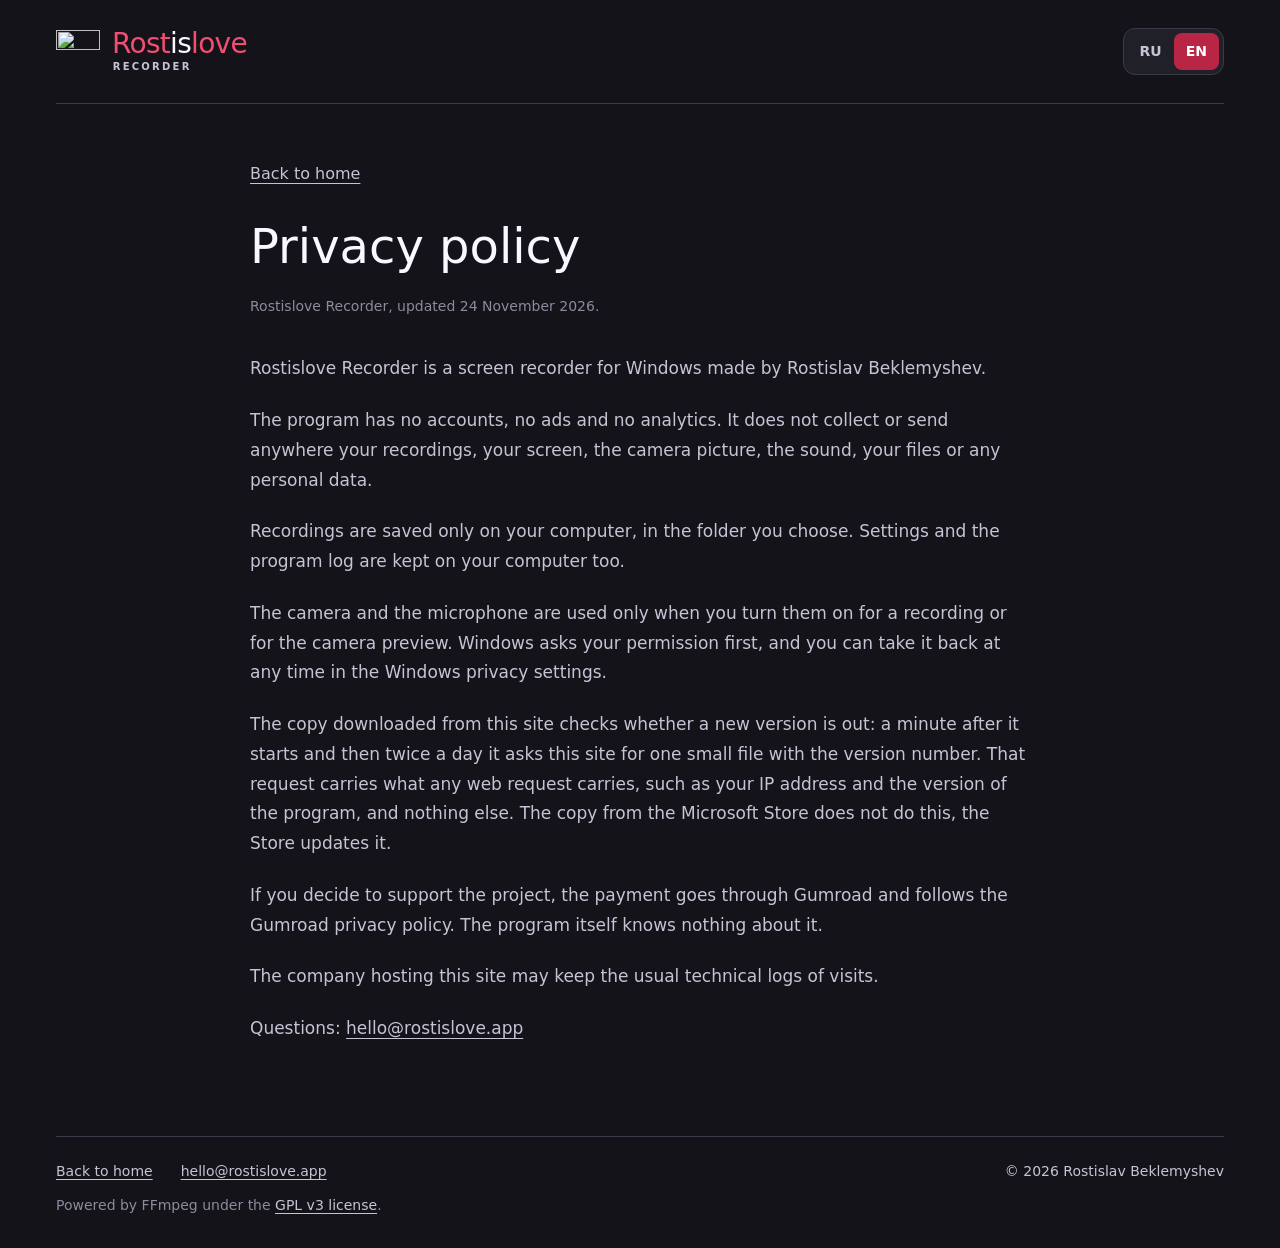
==== privacy.html @ 60aac866 "Site pages Co-Authored-By: Claude Opus 5.5 <noreply@anthropic.com>" ====
<!doctype html>
<html lang="en">
<head>
  <meta charset="utf-8">
  <meta name="viewport" content="width=device-width, initial-scale=1">
  <meta name="theme-color" content="#131319">
  <meta name="description" content="Privacy policy. Rostislove Recorder.">
  <title>Privacy policy | Rostislove Recorder</title>
  <link rel="icon" type="image/png" sizes="32x32" href="images/favicon.png">
  <link rel="stylesheet" href="style.css">
  <script src="site.js" defer></script>
</head>
<body data-page="privacy">
  <a class="skip" href="#main" data-text="skip">Skip to content</a>
  <header class="header wrap">
    <a class="brand" href="index.html" aria-label="Rostislove Recorder">
      <img src="images/mark.png" width="44" height="44" alt="">
      <span class="wordmark small" aria-hidden="true"><span class="name"><span>Rost</span><span class="is">is</span><span>love</span></span><span class="recorder">RECORDER</span></span>
    </a>
    <nav class="languages" aria-label="Language" data-label="language">
      <button type="button" lang="ru" data-language="ru" aria-pressed="false">RU</button>
      <button type="button" lang="en" data-language="en" aria-pressed="true">EN</button>
    </nav>
  </header>
  <main id="main" class="privacy-main wrap">
    <a class="back" href="index.html" data-text="back">Back to home</a>
    <article class="policy" lang="en" data-policy="en">
<h1>Privacy policy</h1>
<p>Rostislove Recorder, updated 24 November 2026.</p>
<p>Rostislove Recorder is a screen recorder for Windows made by Rostislav Beklemyshev.</p>
<p>The program has no accounts, no ads and no analytics. It does not collect or send anywhere your recordings, your screen, the camera picture, the sound, your files or any personal data.</p>
<p>Recordings are saved only on your computer, in the folder you choose. Settings and the program log are kept on your computer too.</p>
<p>The camera and the microphone are used only when you turn them on for a recording or for the camera preview. Windows asks your permission first, and you can take it back at any time in the Windows privacy settings.</p>
<p>The copy downloaded from this site checks whether a new version is out: a minute after it starts and then twice a day it asks this site for one small file with the version number. That request carries what any web request carries, such as your IP address and the version of the program, and nothing else. The copy from the Microsoft Store does not do this, the Store updates it.</p>
<p>If you decide to support the project, the payment goes through Gumroad and follows the Gumroad privacy policy. The program itself knows nothing about it.</p>
<p>The company hosting this site may keep the usual technical logs of visits.</p>
<p data-optional="CONTACT_EMAIL" hidden>Questions: <a data-link="CONTACT_EMAIL"></a></p>
</article>
<article class="policy" lang="ru" data-policy="ru" hidden>
<h1>Политика конфиденциальности</h1>
<p>Rostislove Recorder, обновлена 24 ноября 2026 года.</p>
<p>Rostislove Recorder это программа записи экрана для Windows, её делает Ростислав Беклемышев.</p>
<p>В программе нет аккаунтов, рекламы и аналитики. Она ничего не собирает и никуда не отправляет: ни записи, ни изображение экрана, ни картинку с камеры, ни звук, ни ваши файлы, ни личные данные.</p>
<p>Записи сохраняются только на вашем компьютере, в папке, которую вы выбрали. Настройки и журнал программы тоже хранятся на вашем компьютере.</p>
<p>Камера и микрофон работают, только когда вы сами включаете их для записи или для окошка камеры. Сначала Windows спрашивает ваше разрешение, отозвать его можно в любой момент в параметрах конфиденциальности Windows.</p>
<p>Копия, скачанная с этого сайта, проверяет, не вышла ли новая версия: через минуту после запуска и дальше два раза в день она запрашивает у сайта один маленький файл с номером версии. В этом запросе есть то, что есть в любом запросе в интернете, например ваш IP-адрес и версия программы, и больше ничего. Копия из Microsoft Store так не делает, её обновляет сам Store.</p>
<p>Если вы решите поддержать проект, оплата проходит через Gumroad по правилам конфиденциальности Gumroad. Сама программа об этом ничего не знает.</p>
<p>Компания, на серверах которой работает этот сайт, может хранить обычные технические журналы посещений.</p>
<p data-optional="CONTACT_EMAIL" hidden>Вопросы: <a data-link="CONTACT_EMAIL"></a></p>
</article>
  </main>
  <footer class="footer wrap">
    <div class="footer-top"><a href="index.html" data-text="back">Back to home</a><a data-link="CONTACT_EMAIL" data-optional="CONTACT_EMAIL" hidden></a><span class="copyright">© 2026 Rostislav Beklemyshev</span></div>
    <p class="license"><span data-text="ffmpeg">Powered by FFmpeg under the </span><a href="https://ffmpeg.org/legal.html" data-text="license">GPL v3 license</a>.</p>
  </footer>
</body>
</html>
---- style.css ----
:root {
  color-scheme: dark;
  --bg: #131319;
  --surface: #202028;
  --raised: #30303b;
  --stroke: #3a3a48;
  --edge: #464656;
  --primary: #b92545;
  --accent: #f14e71;
  --text: #f9f7ff;
  --dim: #c7c3d5;
  --faint: #8e8a9e;
  --shadow: 0 8px 32px rgb(11 11 16 / 35%);
  font-family: "Segoe UI Variable Text", system-ui, sans-serif;
  color: var(--text);
  background: var(--bg);
  font-size: 16px;
}
* { box-sizing: border-box; }
[hidden] { display: none !important; }
body { margin: 0; line-height: 1.55; }
button, a { -webkit-tap-highlight-color: transparent; }
button { font: inherit; }
a { color: inherit; text-underline-offset: .22em; text-decoration-thickness: 1px; }
a:hover { color: var(--accent); }
a:focus-visible, button:focus-visible { outline: 2px solid var(--text); outline-offset: 5px; border-radius: 8px; }
img { display: block; max-width: 100%; height: auto; }
h1, h2, p, figure { margin: 0; }
h1, h2, .slogan { font-family: "Segoe UI Variable Display", system-ui, sans-serif; }
h2 { font-weight: 600; line-height: 1.25; text-wrap: balance; }
.wrap { width: min(1216px, calc(100% - 112px)); margin-inline: auto; }
.skip { position: absolute; top: 12px; left: 12px; z-index: 5; padding: 12px 16px; background: var(--surface); transform: translateY(-180%); }
.skip:focus { transform: none; }
.header { min-height: 104px; display: flex; align-items: center; justify-content: space-between; gap: 20px; border-bottom: 1px solid var(--stroke); }
.brand { display: inline-flex; gap: 12px; align-items: center; text-decoration: none; flex-shrink: 0; }
.wordmark { display: block; font-weight: 400; line-height: 1; }
.name { display: flex; color: var(--accent); white-space: nowrap; letter-spacing: -.025em; }
.name .is { color: var(--text); }
.recorder { display: block; color: var(--dim); font-family: "Segoe UI Variable Text", system-ui, sans-serif; font-size: .26em; font-weight: 600; letter-spacing: .3077em; line-height: 1.2; margin: .35em 0 0 .077em; }
.small { font-size: 1.75rem; }
.small .recorder { font-size: .625rem; letter-spacing: .224em; }
.large { font-size: clamp(3.5rem, 6.1vw, 5.5rem); }
.languages { display: flex; background: var(--surface); border: 1px solid var(--stroke); padding: 4px; border-radius: 12px; flex-shrink: 0; }
.languages button { border: 0; cursor: pointer; color: var(--dim); background: transparent; padding: 8px 12px; min-width: 44px; min-height: 36px; border-radius: 8px; font-size: .875rem; font-weight: 600; }
.languages button[aria-pressed="true"] { background: var(--primary); color: white; }
.languages button:hover { background: var(--raised); color: var(--text); }
.languages button[aria-pressed="true"]:hover { background: #c9304f; }
.hero { display: grid; grid-template-columns: .88fr 1.12fr; gap: 16px; align-items: center; padding: 70px 0 76px; }
.hero-copy { padding-bottom: 12px; min-width: 0; }
.slogan { font-size: clamp(1.65rem, 2.5vw, 2.15rem); line-height: 1.25; margin-top: 37px; font-weight: 400; }
.intro { margin: 16px 0 28px; color: var(--dim); font-size: 1.0625rem; max-width: 42ch; }
.store { width: 210px; min-height: 64px; display: inline-flex; position: relative; align-items: center; justify-content: center; border-radius: 10px; text-decoration: none; background: var(--surface); border: 1px solid var(--edge); box-shadow: var(--shadow); vertical-align: top; color: var(--text); }
.store:hover { border-color: var(--accent); color: var(--text); }
.store-fallback { padding: 8px 18px; font-size: 1rem; line-height: 1.3; text-align: center; font-weight: 600; }
.store-image { position: absolute; inset: 0; width: 100%; height: 100%; object-fit: contain; visibility: hidden; }
.store.loaded { background: transparent; border-color: transparent; box-shadow: none; }
.store.loaded .store-image { visibility: visible; }
.store.loaded .store-fallback { visibility: hidden; }
.platform { font-size: .875rem; margin-top: 12px; color: var(--dim); }
.hero-art { min-width: 0; }
.hero-art img { width: 100%; }
.features { display: grid; grid-template-columns: repeat(4, minmax(0, 1fr)); gap: 28px; padding-bottom: 80px; }
.feature { border-top: 1px solid var(--stroke); padding-top: 16px; }
.feature-art { height: 105px; display: flex; align-items: center; justify-content: flex-start; margin-left: -12px; }
.feature-art img { object-fit: contain; }
.feature-art .feature-mark { margin-left: 12px; }
.feature h2 { font-size: 1.25rem; max-width: 21ch; min-height: 2.5em; }
.feature p { font-size: 1rem; color: var(--dim); margin-top: 14px; max-width: 30ch; }
.download { border: 1px solid var(--stroke); border-radius: 14px; background: var(--surface); box-shadow: var(--shadow); padding: 42px 44px; display: grid; grid-template-columns: 1fr auto; gap: 36px; align-items: center; }
.download-heading { display: flex; gap: 28px; align-items: center; }
.download-heading > img { flex-shrink: 0; }
.download h2 { font-size: 1.875rem; max-width: 25ch; }
.download p { color: var(--dim); margin-top: 12px; }
.download-actions { max-width: 320px; }
.installer { font-size: .875rem; margin-top: 20px; }
.installer a { line-height: 1.5; }
.installer p { font-size: .875rem; margin-top: 8px; line-height: 1.5; }
.support { display: flex; justify-content: space-between; gap: 40px; align-items: center; padding: 54px 0 56px; }
.support h2 { font-size: 1.5rem; }
.support p { color: var(--dim); margin-top: 12px; max-width: 63ch; }
.support-button { display: inline-flex; align-items: center; justify-content: center; flex-shrink: 0; background: var(--primary); padding: 12px 24px; border-radius: 10px; color: white; font-weight: 600; text-decoration: none; min-height: 48px; }
.support-button:hover { background: #c9304f; color: white; }
.footer { border-top: 1px solid var(--stroke); padding-block: 24px 32px; color: var(--dim); font-size: .875rem; }
.footer-top { display: flex; flex-wrap: wrap; gap: 12px 28px; align-items: baseline; }
.footer-top a { overflow-wrap: anywhere; }
.copyright { margin-left: auto; }
.license { margin-top: 12px; color: var(--faint); }
.license a { color: var(--dim); }
.privacy-main { max-width: 780px; padding-top: 58px; padding-bottom: 70px; }
.back { display: inline-block; font-size: 1rem; color: var(--dim); margin-bottom: 32px; }
.policy h1 { font-size: clamp(2.125rem, 4.5vw, 3rem); line-height: 1.15; font-weight: 500; margin-bottom: 20px; overflow-wrap: break-word; }
.policy p { font-size: 1.0625rem; line-height: 1.75; margin-bottom: 22px; color: var(--dim); }
.policy p:first-of-type { font-size: .875rem; color: var(--faint); margin-bottom: 36px; }
.policy a { overflow-wrap: anywhere; }
@media (max-width: 1100px) {
  .wrap { width: calc(100% - 64px); }
  .large { font-size: clamp(3rem, 6.8vw, 4.5rem); }
  .hero { padding-block: 56px; }
  .features { grid-template-columns: repeat(2, minmax(0, 1fr)); gap: 36px; padding-bottom: 56px; }
  .feature h2 { min-height: 0; max-width: none; }
  .feature p { max-width: 40ch; }
  .download { padding: 32px; }
  .download-heading { gap: 18px; }
  .download-heading > img { width: 64px; }
  .download h2 { font-size: 1.6rem; }
}
@media (max-width: 760px) {
  .wrap { width: calc(100% - 40px); }
  .header { min-height: 88px; gap: 12px; }
  .brand { gap: 8px; }
  .brand > img { width: 34px; height: 34px; }
  .small { font-size: 1.375rem; }
  .small .recorder { font-size: .625rem; letter-spacing: .18em; }
  .languages button { padding: 7px 9px; min-width: 38px; }
  .hero { grid-template-columns: 1fr; gap: 25px; padding-block: 44px 34px; }
  .hero-copy { padding-bottom: 0; }
  .large { font-size: clamp(3.5rem, 13.5vw, 5rem); }
  .slogan { margin-top: 28px; font-size: 1.75rem; }
  .intro { margin-top: 12px; margin-bottom: 24px; max-width: 32ch; }
  .hero-art { width: min(100%, 580px); margin-inline: auto; }
  .features { gap: 28px 24px; padding-bottom: 40px; }
  .feature h2 { font-size: 1.25rem; }
  .download { grid-template-columns: 1fr; gap: 24px; padding: 28px 24px; }
  .download-heading { display: block; }
  .download-heading > img { width: 60px; height: 60px; margin-bottom: 18px; }
  .download h2 { font-size: 1.75rem; }
  .download-actions { max-width: none; }
  .support { align-items: flex-start; flex-direction: column; gap: 24px; padding-block: 40px; }
  .footer-top { flex-direction: column; gap: 14px; }
  .copyright { margin-left: 0; }
  .license { line-height: 1.65; }
  .privacy-main { padding-top: 32px; padding-bottom: 34px; }
  .policy p { font-size: 1rem; }
  .policy p:first-of-type { margin-bottom: 28px; }
  .back { margin-bottom: 26px; }
}
@media (max-width: 480px) {
  .features { grid-template-columns: 1fr; }
  .feature { padding-top: 8px; }
  .feature-art { height: 94px; }
  .feature p { margin-top: 10px; }
}
@media (prefers-reduced-motion: no-preference) {
  a, button { transition: color .15s, background-color .15s, border-color .15s; }
}
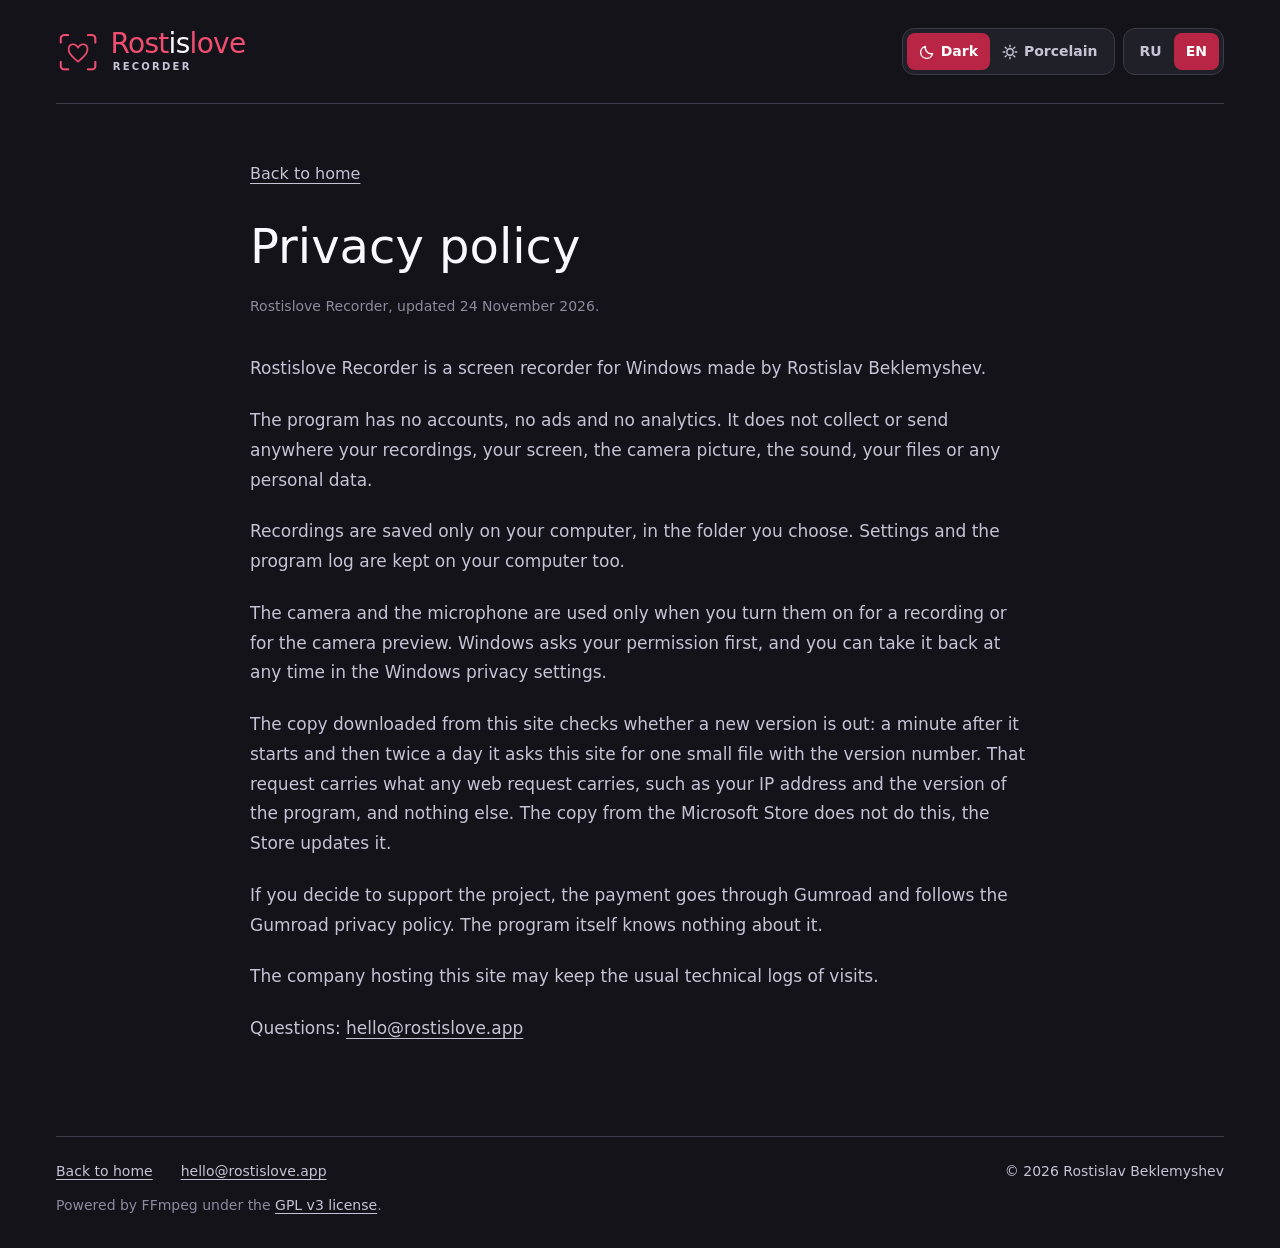
==== commit 374dce9d: "Amount choice, themes, installer link" ====
--- a/privacy.html
+++ b/privacy.html
@@ -2,6 +2,7 @@
 <html lang="en">
 <head>
   <meta charset="utf-8">
+  <script>try { const t = new URLSearchParams(location.search).get("theme") || localStorage.getItem("rostislove-theme"); if (t === "porcelain") document.documentElement.dataset.theme = "porcelain"; } catch (e) {}</script>
   <meta name="viewport" content="width=device-width, initial-scale=1">
   <meta name="theme-color" content="#131319">
   <meta name="description" content="Privacy policy. Rostislove Recorder.">
@@ -17,10 +18,16 @@
       <img src="images/mark.png" width="44" height="44" alt="">
       <span class="wordmark small" aria-hidden="true"><span class="name"><span>Rost</span><span class="is">is</span><span>love</span></span><span class="recorder">RECORDER</span></span>
     </a>
+    <div class="controls">
+    <nav class="languages themes" aria-label="Theme" data-label="theme">
+      <button type="button" data-theme-choice="dark" data-label="themeDark" aria-pressed="true"><svg viewBox="0 0 16 16" aria-hidden="true"><path d="M13.5 9.6A6 6 0 0 1 6.4 2.5a6 6 0 1 0 7.1 7.1z"/></svg><span data-text="themeDark">Dark</span></button>
+      <button type="button" data-theme-choice="porcelain" data-label="themePorcelain" aria-pressed="false"><svg viewBox="0 0 16 16" aria-hidden="true"><circle cx="8" cy="8" r="3.2"/><path d="M8 1.2v1.6M8 13.2v1.6M1.2 8h1.6M13.2 8h1.6M3.2 3.2l1.1 1.1M11.7 11.7l1.1 1.1M3.2 12.8l1.1-1.1M11.7 4.3l1.1-1.1"/></svg><span data-text="themePorcelain">Porcelain</span></button>
+    </nav>
     <nav class="languages" aria-label="Language" data-label="language">
       <button type="button" lang="ru" data-language="ru" aria-pressed="false">RU</button>
       <button type="button" lang="en" data-language="en" aria-pressed="true">EN</button>
     </nav>
+    </div>
   </header>
   <main id="main" class="privacy-main wrap">
     <a class="back" href="index.html" data-text="back">Back to home</a>
--- a/style.css
+++ b/style.css
@@ -11,10 +11,29 @@
   --dim: #c7c3d5;
   --faint: #8e8a9e;
   --shadow: 0 8px 32px rgb(11 11 16 / 35%);
+  --primary-hover: #c9304f;
+  --choice: rgb(241 78 113 / 14%);
   font-family: "Segoe UI Variable Text", system-ui, sans-serif;
   color: var(--text);
   background: var(--bg);
   font-size: 16px;
+}
+/* Warm porcelain, the light theme of the program (Source\Themes.cs, Porcelain). */
+:root[data-theme="porcelain"] {
+  color-scheme: light;
+  --bg: #f1e9df;
+  --surface: #fffaf3;
+  --raised: #eaddd2;
+  --stroke: #dccdc3;
+  --edge: #b9a59b;
+  --primary: #aa3545;
+  --primary-hover: #93283a;
+  --accent: #c2334f;
+  --text: #302625;
+  --dim: #61514b;
+  --faint: #6c5d55;
+  --shadow: 0 8px 32px rgb(80 53 45 / 16%);
+  --choice: #f1d8d8;
 }
 * { box-sizing: border-box; }
 [hidden] { display: none !important; }
@@ -34,7 +53,8 @@
 .header { min-height: 104px; display: flex; align-items: center; justify-content: space-between; gap: 20px; border-bottom: 1px solid var(--stroke); }
 .brand { display: inline-flex; gap: 12px; align-items: center; text-decoration: none; flex-shrink: 0; }
 .wordmark { display: block; font-weight: 400; line-height: 1; }
-.name { display: flex; color: var(--accent); white-space: nowrap; letter-spacing: -.025em; }
+/* The R of the Display font stands a little in from its box; the shift puts its stem on the line of RECORDER and the text below. */
+.name { display: flex; color: var(--accent); white-space: nowrap; letter-spacing: -.025em; margin-left: -.055em; }
 .name .is { color: var(--text); }
 .recorder { display: block; color: var(--dim); font-family: "Segoe UI Variable Text", system-ui, sans-serif; font-size: .26em; font-weight: 600; letter-spacing: .3077em; line-height: 1.2; margin: .35em 0 0 .077em; }
 .small { font-size: 1.75rem; }
@@ -44,7 +64,10 @@
 .languages button { border: 0; cursor: pointer; color: var(--dim); background: transparent; padding: 8px 12px; min-width: 44px; min-height: 36px; border-radius: 8px; font-size: .875rem; font-weight: 600; }
 .languages button[aria-pressed="true"] { background: var(--primary); color: white; }
 .languages button:hover { background: var(--raised); color: var(--text); }
-.languages button[aria-pressed="true"]:hover { background: #c9304f; }
+.languages button[aria-pressed="true"]:hover { background: var(--primary-hover); }
+.controls { display: flex; gap: 8px; align-items: center; flex-shrink: 0; }
+.themes button { display: inline-flex; align-items: center; gap: 6px; }
+.themes svg { width: 16px; height: 16px; fill: none; stroke: currentColor; stroke-width: 1.4; stroke-linecap: round; stroke-linejoin: round; }
 .hero { display: grid; grid-template-columns: .88fr 1.12fr; gap: 16px; align-items: center; padding: 70px 0 76px; }
 .hero-copy { padding-bottom: 12px; min-width: 0; }
 .slogan { font-size: clamp(1.65rem, 2.5vw, 2.15rem); line-height: 1.25; margin-top: 37px; font-weight: 400; }
@@ -59,6 +82,7 @@
 .platform { font-size: .875rem; margin-top: 12px; color: var(--dim); }
 .hero-art { min-width: 0; }
 .hero-art img { width: 100%; }
+:root[data-theme="porcelain"] .hero-art img { border-radius: 14px; box-shadow: var(--shadow); }
 .features { display: grid; grid-template-columns: repeat(4, minmax(0, 1fr)); gap: 28px; padding-bottom: 80px; }
 .feature { border-top: 1px solid var(--stroke); padding-top: 16px; }
 .feature-art { height: 105px; display: flex; align-items: center; justify-content: flex-start; margin-left: -12px; }
@@ -75,11 +99,23 @@
 .installer { font-size: .875rem; margin-top: 20px; }
 .installer a { line-height: 1.5; }
 .installer p { font-size: .875rem; margin-top: 8px; line-height: 1.5; }
+.download { margin-bottom: 64px; }
+.pay { width: 340px; }
+.pay-label { font-weight: 600; color: var(--text) !important; margin: 0 0 12px !important; }
+.amounts { display: flex; flex-wrap: wrap; gap: 8px; margin-bottom: 16px; }
+.amount { position: relative; display: inline-flex; align-items: center; gap: 8px; min-height: 44px; padding: 8px 14px; border: 1px solid var(--edge); border-radius: 10px; background: var(--raised); color: var(--text); font-weight: 600; cursor: pointer; }
+.amount input[type="radio"] { position: absolute; opacity: 0; pointer-events: none; }
+.amount:has(input[type="radio"]:checked) { border-color: var(--accent); background: var(--choice); }
+.amount:focus-within { outline: 2px solid var(--text); outline-offset: 3px; }
+.custom-field { display: inline-flex; align-items: center; gap: 4px; color: var(--dim); }
+.custom-field input { width: 64px; padding: 4px 6px; border: 1px solid var(--edge); border-radius: 8px; background: var(--bg); color: var(--text); font: inherit; font-weight: 400; }
+.pay-button { width: 100%; border: 0; cursor: pointer; }
+.downloads { margin-top: 20px; }
 .support { display: flex; justify-content: space-between; gap: 40px; align-items: center; padding: 54px 0 56px; }
 .support h2 { font-size: 1.5rem; }
 .support p { color: var(--dim); margin-top: 12px; max-width: 63ch; }
 .support-button { display: inline-flex; align-items: center; justify-content: center; flex-shrink: 0; background: var(--primary); padding: 12px 24px; border-radius: 10px; color: white; font-weight: 600; text-decoration: none; min-height: 48px; }
-.support-button:hover { background: #c9304f; color: white; }
+.support-button:hover { background: var(--primary-hover); color: white; }
 .footer { border-top: 1px solid var(--stroke); padding-block: 24px 32px; color: var(--dim); font-size: .875rem; }
 .footer-top { display: flex; flex-wrap: wrap; gap: 12px 28px; align-items: baseline; }
 .footer-top a { overflow-wrap: anywhere; }
@@ -112,6 +148,8 @@
   .small { font-size: 1.375rem; }
   .small .recorder { font-size: .625rem; letter-spacing: .18em; }
   .languages button { padding: 7px 9px; min-width: 38px; }
+  .themes span { display: none; }
+  .controls { gap: 6px; }
   .hero { grid-template-columns: 1fr; gap: 25px; padding-block: 44px 34px; }
   .hero-copy { padding-bottom: 0; }
   .large { font-size: clamp(3.5rem, 13.5vw, 5rem); }
@@ -125,6 +163,7 @@
   .download-heading > img { width: 60px; height: 60px; margin-bottom: 18px; }
   .download h2 { font-size: 1.75rem; }
   .download-actions { max-width: none; }
+  .pay { width: 100%; }
   .support { align-items: flex-start; flex-direction: column; gap: 24px; padding-block: 40px; }
   .footer-top { flex-direction: column; gap: 14px; }
   .copyright { margin-left: 0; }
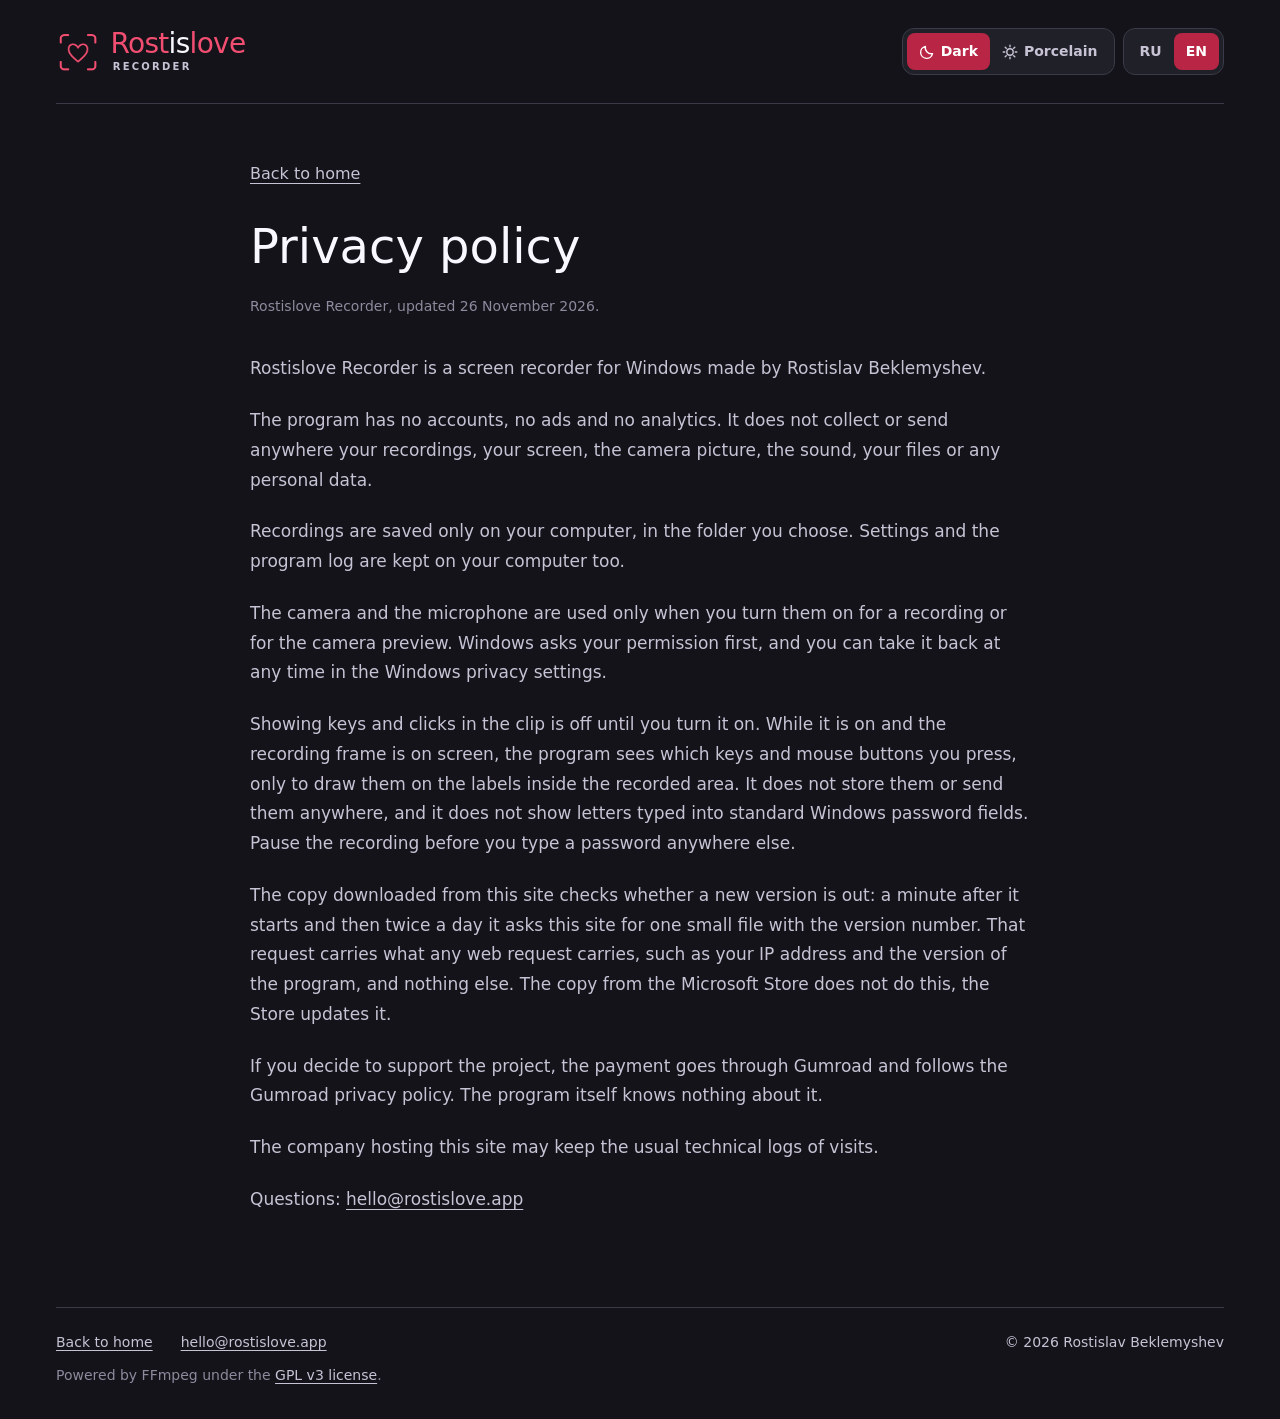
==== commit ed6bb929: "Сайт для 2.9: клавиши, вариант Бесплатно, превью" ====
--- a/privacy.html
+++ b/privacy.html
@@ -31,29 +31,31 @@
   </header>
   <main id="main" class="privacy-main wrap">
     <a class="back" href="index.html" data-text="back">Back to home</a>
-    <article class="policy" lang="en" data-policy="en">
-<h1>Privacy policy</h1>
-<p>Rostislove Recorder, updated 24 November 2026.</p>
-<p>Rostislove Recorder is a screen recorder for Windows made by Rostislav Beklemyshev.</p>
-<p>The program has no accounts, no ads and no analytics. It does not collect or send anywhere your recordings, your screen, the camera picture, the sound, your files or any personal data.</p>
-<p>Recordings are saved only on your computer, in the folder you choose. Settings and the program log are kept on your computer too.</p>
-<p>The camera and the microphone are used only when you turn them on for a recording or for the camera preview. Windows asks your permission first, and you can take it back at any time in the Windows privacy settings.</p>
-<p>The copy downloaded from this site checks whether a new version is out: a minute after it starts and then twice a day it asks this site for one small file with the version number. That request carries what any web request carries, such as your IP address and the version of the program, and nothing else. The copy from the Microsoft Store does not do this, the Store updates it.</p>
-<p>If you decide to support the project, the payment goes through Gumroad and follows the Gumroad privacy policy. The program itself knows nothing about it.</p>
-<p>The company hosting this site may keep the usual technical logs of visits.</p>
-<p data-optional="CONTACT_EMAIL" hidden>Questions: <a data-link="CONTACT_EMAIL"></a></p>
-</article>
-<article class="policy" lang="ru" data-policy="ru" hidden>
-<h1>Политика конфиденциальности</h1>
-<p>Rostislove Recorder, обновлена 24 ноября 2026 года.</p>
-<p>Rostislove Recorder это программа записи экрана для Windows, её делает Ростислав Беклемышев.</p>
-<p>В программе нет аккаунтов, рекламы и аналитики. Она ничего не собирает и никуда не отправляет: ни записи, ни изображение экрана, ни картинку с камеры, ни звук, ни ваши файлы, ни личные данные.</p>
-<p>Записи сохраняются только на вашем компьютере, в папке, которую вы выбрали. Настройки и журнал программы тоже хранятся на вашем компьютере.</p>
-<p>Камера и микрофон работают, только когда вы сами включаете их для записи или для окошка камеры. Сначала Windows спрашивает ваше разрешение, отозвать его можно в любой момент в параметрах конфиденциальности Windows.</p>
-<p>Копия, скачанная с этого сайта, проверяет, не вышла ли новая версия: через минуту после запуска и дальше два раза в день она запрашивает у сайта один маленький файл с номером версии. В этом запросе есть то, что есть в любом запросе в интернете, например ваш IP-адрес и версия программы, и больше ничего. Копия из Microsoft Store так не делает, её обновляет сам Store.</p>
-<p>Если вы решите поддержать проект, оплата проходит через Gumroad по правилам конфиденциальности Gumroad. Сама программа об этом ничего не знает.</p>
-<p>Компания, на серверах которой работает этот сайт, может хранить обычные технические журналы посещений.</p>
-<p data-optional="CONTACT_EMAIL" hidden>Вопросы: <a data-link="CONTACT_EMAIL"></a></p>
+    <article class="policy" lang="en" data-policy="en">
+<h1>Privacy policy</h1>
+<p>Rostislove Recorder, updated 26 November 2026.</p>
+<p>Rostislove Recorder is a screen recorder for Windows made by Rostislav Beklemyshev.</p>
+<p>The program has no accounts, no ads and no analytics. It does not collect or send anywhere your recordings, your screen, the camera picture, the sound, your files or any personal data.</p>
+<p>Recordings are saved only on your computer, in the folder you choose. Settings and the program log are kept on your computer too.</p>
+<p>The camera and the microphone are used only when you turn them on for a recording or for the camera preview. Windows asks your permission first, and you can take it back at any time in the Windows privacy settings.</p>
+<p>Showing keys and clicks in the clip is off until you turn it on. While it is on and the recording frame is on screen, the program sees which keys and mouse buttons you press, only to draw them on the labels inside the recorded area. It does not store them or send them anywhere, and it does not show letters typed into standard Windows password fields. Pause the recording before you type a password anywhere else.</p>
+<p>The copy downloaded from this site checks whether a new version is out: a minute after it starts and then twice a day it asks this site for one small file with the version number. That request carries what any web request carries, such as your IP address and the version of the program, and nothing else. The copy from the Microsoft Store does not do this, the Store updates it.</p>
+<p>If you decide to support the project, the payment goes through Gumroad and follows the Gumroad privacy policy. The program itself knows nothing about it.</p>
+<p>The company hosting this site may keep the usual technical logs of visits.</p>
+<p data-optional="CONTACT_EMAIL" hidden>Questions: <a data-link="CONTACT_EMAIL"></a></p>
+</article>
+<article class="policy" lang="ru" data-policy="ru" hidden>
+<h1>Политика конфиденциальности</h1>
+<p>Rostislove Recorder, обновлена 26 ноября 2026 года.</p>
+<p>Rostislove Recorder это программа записи экрана для Windows, её делает Ростислав Беклемышев.</p>
+<p>В программе нет аккаунтов, рекламы и аналитики. Она ничего не собирает и никуда не отправляет: ни записи, ни изображение экрана, ни картинку с камеры, ни звук, ни ваши файлы, ни личные данные.</p>
+<p>Записи сохраняются только на вашем компьютере, в папке, которую вы выбрали. Настройки и журнал программы тоже хранятся на вашем компьютере.</p>
+<p>Камера и микрофон работают, только когда вы сами включаете их для записи или для окошка камеры. Сначала Windows спрашивает ваше разрешение, отозвать его можно в любой момент в параметрах конфиденциальности Windows.</p>
+<p>Показ клавиш и кликов в ролике выключен, пока вы его не включите. Когда он включён и на экране рамка записи, программа видит, какие клавиши и кнопки мыши вы нажимаете, только чтобы нарисовать их на табличках внутри области записи. Она нигде их не хранит и никуда не отправляет, а буквы в стандартных полях пароля Windows не показывает. Перед вводом пароля в других местах поставьте запись на паузу.</p>
+<p>Копия, скачанная с этого сайта, проверяет, не вышла ли новая версия: через минуту после запуска и дальше два раза в день она запрашивает у сайта один маленький файл с номером версии. В этом запросе есть то, что есть в любом запросе в интернете, например ваш IP-адрес и версия программы, и больше ничего. Копия из Microsoft Store так не делает, её обновляет сам Store.</p>
+<p>Если вы решите поддержать проект, оплата проходит через Gumroad по правилам конфиденциальности Gumroad. Сама программа об этом ничего не знает.</p>
+<p>Компания, на серверах которой работает этот сайт, может хранить обычные технические журналы посещений.</p>
+<p data-optional="CONTACT_EMAIL" hidden>Вопросы: <a data-link="CONTACT_EMAIL"></a></p>
 </article>
   </main>
   <footer class="footer wrap">
--- a/style.css
+++ b/style.css
@@ -90,6 +90,12 @@
 .feature-art .feature-mark { margin-left: 12px; }
 .feature h2 { font-size: 1.25rem; max-width: 21ch; min-height: 2.5em; }
 .feature p { font-size: 1rem; color: var(--dim); margin-top: 14px; max-width: 30ch; }
+/* The new thing of the version: one card across the whole row, its picture beside the words, a small "New" mark. */
+.feature-wide { grid-column: 1 / -1; display: grid; grid-template-columns: auto minmax(0, 1fr); gap: 40px; align-items: center; padding-top: 24px; }
+.feature-wide .feature-art { height: auto; margin-left: 0; }
+.feature-wide h2 { min-height: 0; max-width: none; font-size: 1.5rem; }
+.feature-wide p { max-width: 62ch; }
+.feature .badge { display: inline-block; margin: 0 0 10px; padding: 2px 10px; border: 1px solid var(--accent); border-radius: 999px; color: var(--accent); font-size: .8rem; font-weight: 600; letter-spacing: .02em; }
 .download { border: 1px solid var(--stroke); border-radius: 14px; background: var(--surface); box-shadow: var(--shadow); padding: 42px 44px; display: grid; grid-template-columns: 1fr auto; gap: 36px; align-items: center; }
 .download-heading { display: flex; gap: 28px; align-items: center; }
 .download-heading > img { flex-shrink: 0; }
@@ -158,6 +164,10 @@
   .hero-art { width: min(100%, 580px); margin-inline: auto; }
   .features { gap: 28px 24px; padding-bottom: 40px; }
   .feature h2 { font-size: 1.25rem; }
+  .feature-wide { grid-template-columns: minmax(0, 1fr); gap: 16px; padding-top: 16px; }
+  .feature-wide .feature-art { min-width: 0; }
+  .feature-wide .feature-art img { max-width: 100%; height: auto; min-width: 0; }
+  .feature-wide h2 { font-size: 1.375rem; }
   .download { grid-template-columns: 1fr; gap: 24px; padding: 28px 24px; }
   .download-heading { display: block; }
   .download-heading > img { width: 60px; height: 60px; margin-bottom: 18px; }
@@ -173,6 +183,11 @@
   .policy p:first-of-type { margin-bottom: 28px; }
   .back { margin-bottom: 26px; }
 }
+@media (max-width: 380px) {
+  /* The narrowest phones: the header keeps the mark, the big wordmark is right under it anyway. */
+  .header .brand .wordmark { display: none; }
+  .controls { gap: 4px; }
+}
 @media (max-width: 480px) {
   .features { grid-template-columns: 1fr; }
   .feature { padding-top: 8px; }
